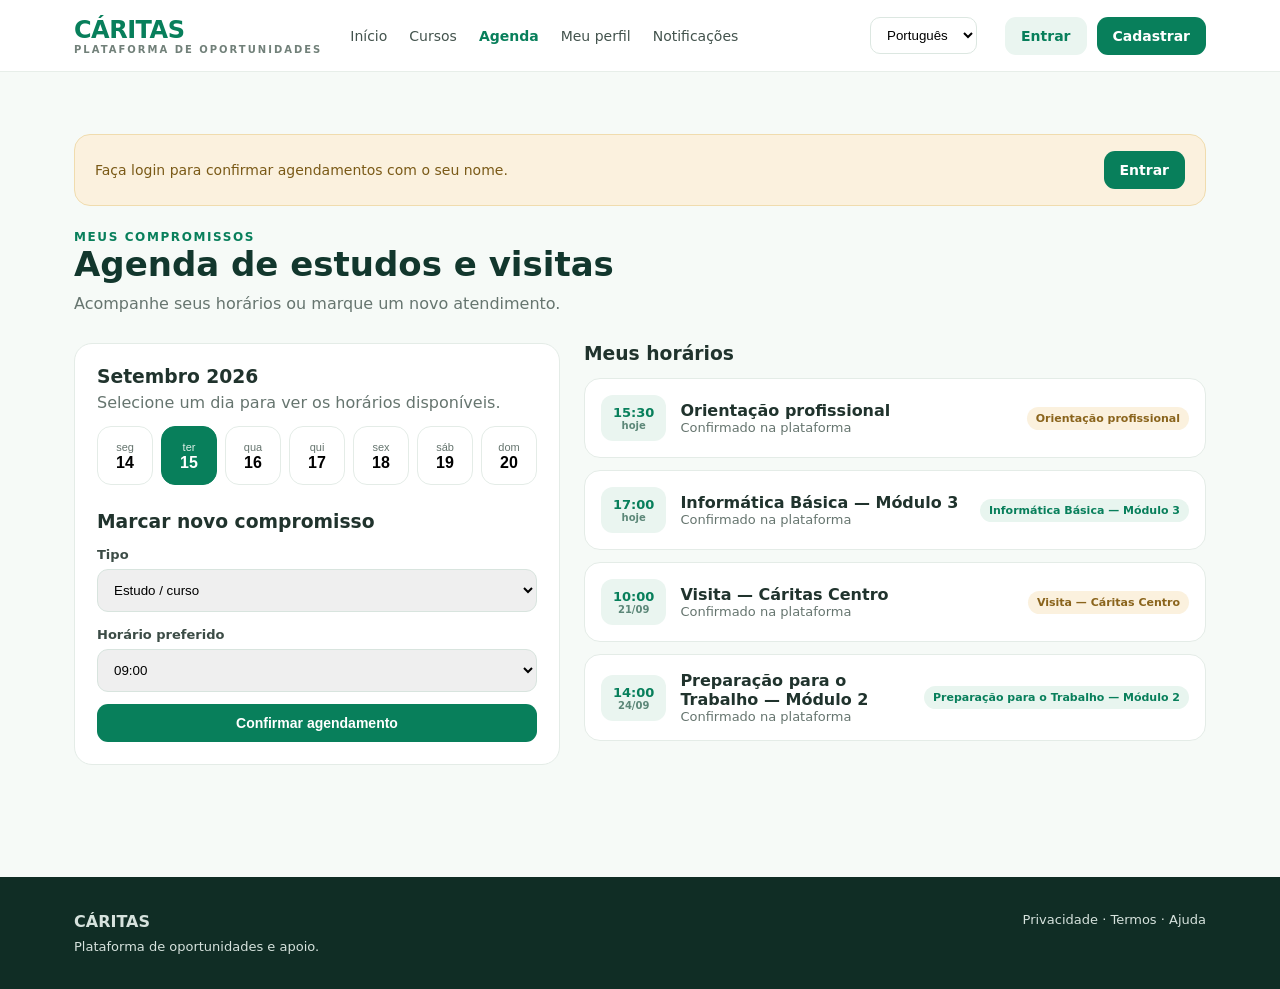
==== agenda.html @ b4ed92b6 "Add files via upload" ====
<!doctype html>
<html lang="pt-BR">
<head>
<meta charset="utf-8">
<meta name="viewport" content="width=device-width, initial-scale=1">
<title>Agenda — Cáritas</title>
<link rel="stylesheet" href="style.css">
</head>
<body>
<header><div class="nav">
<a class="brand" href="index.html">CÁRITAS<span>Plataforma de oportunidades</span></a>
<button class="menuToggle" id="menuToggle" aria-label="Abrir menu">☰</button>
<nav class="navlinks">
<a href="index.html" data-i18n="nav_inicio">Início</a>
<a href="cursos.html" data-i18n="nav_cursos">Cursos</a>
<a href="agenda.html" class="active" data-i18n="nav_agenda">Agenda</a>
<a href="perfil.html" data-i18n="nav_perfil">Meu perfil</a>
<a href="notificacoes.html" data-i18n="nav_notificacoes">Notificações</a>
</nav>
<select class="lang" id="langSelect" aria-label="Idioma">
<option value="pt">Português</option>
<option value="es">Español</option>
<option value="en">English</option>
<option value="fr">Français</option>
<option value="ar">العربية</option>
</select>
<div id="authSlot"></div>
</div></header>

<div class="section">
<div id="guestBanner" class="banner" style="display:none">
<span data-i18n="guest_banner_agenda">Faça login para confirmar agendamentos com o seu nome.</span>
<a class="btn primary" href="login.html" data-i18n="btn_entrar">Entrar</a>
</div>

<div class="eyebrow" data-i18n="agenda_eyebrow">Meus compromissos</div>
<h2 data-i18n="agenda_title">Agenda de estudos e visitas</h2>
<p class="sub" data-i18n="agenda_sub">Acompanhe seus horários ou marque um novo atendimento.</p>

<div class="agendagrid">
<div class="calendarcard">
<h3 style="margin:0 0 6px">Setembro 2026</h3>
<p class="sub" style="margin-bottom:0" data-i18n="agenda_hint">Selecione um dia para ver os horários disponíveis.</p>
<div class="daylist" id="dayList">
<button class="daybtn" data-dia="14/09"><span>seg</span><b>14</b></button>
<button class="daybtn active" data-dia="15/09"><span>ter</span><b>15</b></button>
<button class="daybtn" data-dia="16/09"><span>qua</span><b>16</b></button>
<button class="daybtn" data-dia="17/09"><span>qui</span><b>17</b></button>
<button class="daybtn" data-dia="18/09"><span>sex</span><b>18</b></button>
<button class="daybtn" data-dia="19/09"><span>sáb</span><b>19</b></button>
<button class="daybtn" data-dia="20/09"><span>dom</span><b>20</b></button>
</div>

<h3 style="margin:26px 0 12px" data-i18n="agenda_novo">Marcar novo compromisso</h3>
<form id="agendaForm">
<label style="font-size:13px;font-weight:700;color:#3c4c46" data-i18n="label_tipo">Tipo</label>
<select id="fTipo" style="width:100%;padding:12px;margin:6px 0 12px;border:1px solid #d8e4de;border-radius:11px">
<option>Estudo / curso</option>
<option>Atendimento</option>
<option>Visita</option>
</select>
<label style="font-size:13px;font-weight:700;color:#3c4c46" data-i18n="label_horario">Horário preferido</label>
<select id="fHora" style="width:100%;padding:12px;margin:6px 0 12px;border:1px solid #d8e4de;border-radius:11px">
<option>09:00</option><option>10:30</option><option>14:00</option><option>15:30</option><option>17:00</option>
</select>
<button class="btn primary block" type="submit" data-i18n="btn_confirmar_agendamento">Confirmar agendamento</button>
</form>
</div>

<div>
<h3 style="margin:0 0 14px" id="agendaListTitle" data-i18n="meus_horarios">Meus horários</h3>
<div id="agendaList"></div>
</div>
</div>
</div>

<footer class="footer"><div class="footerin"><div><b>CÁRITAS</b><div style="margin-top:8px;font-size:13px" data-i18n="footer_desc">Plataforma de oportunidades e apoio.</div></div><div style="font-size:13px" data-i18n="footer_links">Privacidade · Termos · Ajuda</div></div></footer>

<script src="app.js"></script>
<script>
const DEMO_AGENDA = [
  { tipo:'Orientação profissional', dia:'hoje', hora:'15:30', badge:'gold' },
  { tipo:'Informática Básica — Módulo 3', dia:'hoje', hora:'17:00', badge:'green' },
  { tipo:'Visita — Cáritas Centro', dia:'21/09', hora:'10:00', badge:'gold' },
  { tipo:'Preparação para o Trabalho — Módulo 2', dia:'24/09', hora:'14:00', badge:'green' }
];

let selectedDay = '15/09';
document.getElementById('guestBanner').style.display = CARITAS.getUser() ? 'none' : 'flex';

document.querySelectorAll('.daybtn').forEach(btn => {
  btn.addEventListener('click', () => {
    document.querySelectorAll('.daybtn').forEach(b => b.classList.remove('active'));
    btn.classList.add('active');
    selectedDay = btn.dataset.dia;
  });
});

function renderAgenda(){
  const appts = CARITAS.getAppointments();
  const items = appts.length ? appts.map(a => ({ tipo:a.tipo, dia:a.dia, hora:a.hora, badge: a.tipo === 'Visita' ? 'gold' : 'green' })) : DEMO_AGENDA;
  document.getElementById('agendaList').innerHTML = items.map(a =>
    '<div class="agendaitem"><div class="timepill">' + a.hora + '<span>' + a.dia + '</span></div><div style="flex:1"><b>' + a.tipo + '</b><div style="color:var(--muted);font-size:13px">Confirmado na plataforma</div></div><span class="badge ' + a.badge + '">' + a.tipo + '</span></div>'
  ).join('');
}
renderAgenda();

document.getElementById('agendaForm').addEventListener('submit', function(e){
  e.preventDefault();
  if(!CARITAS.requireLogin('agenda.html')) return;
  CARITAS.addAppointment({
    tipo: document.getElementById('fTipo').value,
    dia: selectedDay,
    hora: document.getElementById('fHora').value
  });
  renderAgenda();
  CARITAS.initHeader();
  alert('✔');
});
</script>
</body></html>
---- style.css ----
:root{--green:#087f5b;--dark:#12372d;--cream:#f6faf7;--gold:#e5ad45;--text:#20332d;--muted:#66756f;--white:#fff}
*{box-sizing:border-box}
body{margin:0;font-family:Inter,system-ui,-apple-system,BlinkMacSystemFont,"Segoe UI",sans-serif;color:var(--text);background:var(--cream)}
a{color:inherit}
header{background:#fff;border-bottom:1px solid #e7eee9;position:sticky;top:0;z-index:5}
.nav{max-width:1180px;margin:auto;padding:16px 24px;display:flex;align-items:center;gap:28px}
.brand{font-weight:800;color:var(--green);font-size:24px;letter-spacing:-.5px;text-decoration:none}
.brand span{display:block;font-size:10px;color:#718079;letter-spacing:2px;text-transform:uppercase}
.navlinks{display:flex;gap:22px;flex:1}
.navlinks a{text-decoration:none;color:#43534d;font-size:14px}
.navlinks a.active{color:var(--green);font-weight:700}
.lang{border:1px solid #dce7e1;border-radius:10px;padding:9px 12px;background:white}
.menuToggle{display:none;border:0;background:none;font-size:22px;cursor:pointer;color:var(--dark);padding:4px 6px}
.headicon{position:relative;text-decoration:none;font-size:18px;color:#43534d;display:inline-flex;align-items:center}
.badge-dot{display:none;position:absolute;top:-6px;right:-9px;background:#d64545;color:#fff;font-size:10px;font-weight:800;min-width:16px;height:16px;border-radius:99px;align-items:center;justify-content:center;padding:0 3px;line-height:1}
.userchip{display:flex;align-items:center;gap:8px;text-decoration:none;color:var(--text);font-weight:700;font-size:14px}
.userchip .uname{max-width:90px;overflow:hidden;text-overflow:ellipsis;white-space:nowrap}
#authSlot{display:flex;gap:10px;align-items:center;flex-shrink:0}
.btn{border:0;border-radius:11px;padding:11px 16px;font-weight:700;cursor:pointer;font-size:14px;text-decoration:none;display:inline-flex;align-items:center;justify-content:center;gap:6px}
.btn.primary{background:var(--green);color:white}
.btn.light{background:#eaf5f0;color:var(--green)}
.btn.ghost{background:transparent;color:#43534d;border:1px solid #dce7e1}
.btn.block{width:100%}
.btn[disabled]{opacity:.5;cursor:not-allowed}

.hero{max-width:1180px;margin:0 auto;padding:72px 24px 54px;display:grid;grid-template-columns:1.1fr .9fr;gap:55px;align-items:center}
.eyebrow{color:var(--green);font-weight:800;text-transform:uppercase;letter-spacing:1.6px;font-size:12px}
.hero h1{font-size:52px;line-height:1.05;margin:13px 0 18px;color:var(--dark);letter-spacing:-2px}
.hero p{font-size:18px;line-height:1.7;color:var(--muted);max-width:650px}
.actions{display:flex;gap:12px;margin-top:26px}
.visual{min-height:360px;border-radius:30px;background:linear-gradient(145deg,#dcefe7,#fff);position:relative;overflow:hidden;padding:30px;box-shadow:0 25px 70px #164c3c18}
.card{background:white;border:1px solid #e3eee8;border-radius:18px;padding:18px;box-shadow:0 15px 40px #164c3c10}
.card.main{position:absolute;right:28px;top:45px;width:76%}
.card.small{position:absolute;left:25px;bottom:35px;width:55%}
.avatar{width:45px;height:45px;border-radius:50%;background:#c9dfd5;display:inline-flex;align-items:center;justify-content:center;font-weight:800;color:var(--green);flex-shrink:0}
.avatar.lg{width:76px;height:76px;font-size:22px}

.section{max-width:1180px;margin:auto;padding:62px 24px}
.section.tight{padding-top:36px}
.section h2{font-size:34px;color:var(--dark);margin:0 0 10px}
.sub{color:var(--muted);margin:0 0 30px}
.grid{display:grid;grid-template-columns:repeat(3,1fr);gap:18px}
.feature{background:white;border:1px solid #e4ece7;border-radius:18px;padding:25px}
.icon{font-size:27px}
.feature h3{margin:15px 0 8px}
.feature p{color:var(--muted);line-height:1.6}

.courses{display:grid;grid-template-columns:repeat(3,1fr);gap:18px}
.course{background:white;border-radius:18px;border:1px solid #e2ebe6;overflow:hidden;text-decoration:none;color:inherit;display:block}
.cover{height:120px;background:linear-gradient(135deg,#0c8c66,#71b89e)}
.coursebody{padding:20px}
.tag{display:inline-block;background:#e8f5ef;color:var(--green);border-radius:99px;padding:6px 9px;font-size:11px;font-weight:800}
.course h3{margin:12px 0 7px}
.course p{color:var(--muted);font-size:14px;line-height:1.5}
.row{display:flex;justify-content:space-between;align-items:center}
.price{font-weight:800;color:var(--dark)}

.cta{background:var(--dark);color:white;border-radius:26px;padding:44px;margin-top:30px;display:flex;justify-content:space-between;align-items:center;gap:30px}
.cta p{color:#c9d9d2}
.footer{background:#102d25;color:#d6e2dd;margin-top:50px}
.footerin{max-width:1180px;margin:auto;padding:35px 24px;display:flex;justify-content:space-between;gap:20px}

.modal{display:none;position:fixed;inset:0;background:#102d2566;z-index:10;align-items:center;justify-content:center;padding:20px}
.modalbox{background:#fff;border-radius:22px;max-width:520px;width:100%;padding:28px}
.modalbox input,.modalbox textarea,.modalbox select{width:100%;padding:12px;margin:7px 0 12px;border:1px solid #d8e4de;border-radius:10px;font-family:inherit;font-size:14px}
.close{float:right;border:0;background:none;font-size:24px;cursor:pointer}

/* ---- páginas internas ---- */
.breadcrumb{max-width:1180px;margin:auto;padding:20px 24px 0;font-size:13px;color:var(--muted)}
.breadcrumb a{color:var(--muted);text-decoration:none}
.breadcrumb a:hover{color:var(--green)}

.authwrap{min-height:calc(100vh - 140px);display:flex;align-items:center;justify-content:center;padding:50px 24px}
.authbox{background:#fff;border:1px solid #e4ece7;border-radius:24px;padding:38px;width:100%;max-width:440px;box-shadow:0 20px 60px #164c3c14}
.authbox h1{font-size:26px;color:var(--dark);margin:0 0 6px;letter-spacing:-.5px}
.authbox .sub{margin-bottom:24px;font-size:14px}
.authbox label{font-size:13px;font-weight:700;color:#3c4c46;display:block;margin-top:14px}
.authbox input,.authbox select,.authbox textarea{width:100%;padding:12px 13px;margin-top:6px;border:1px solid #d8e4de;border-radius:11px;font-family:inherit;font-size:14px}
.authbox .row2{display:grid;grid-template-columns:1fr 1fr;gap:12px}
.authfoot{text-align:center;margin-top:18px;font-size:13px;color:var(--muted)}
.divider{display:flex;align-items:center;gap:12px;color:#a3b3ac;font-size:12px;margin:20px 0}
.divider::before,.divider::after{content:"";flex:1;height:1px;background:#e4ece7}
.checkline{display:flex;align-items:flex-start;gap:8px;margin-top:16px;font-size:13px;color:var(--muted)}
.checkline input{width:auto;margin:2px 0 0}

.formcard{background:#fff;border:1px solid #e4ece7;border-radius:22px;padding:32px;max-width:760px;margin:0 auto}
.formcard h1{font-size:28px;color:var(--dark);margin:0 0 6px}
.progressbar{height:8px;background:#e8f0ec;border-radius:99px;overflow:hidden;margin:18px 0 28px}
.progressbar > div{height:100%;background:var(--green);border-radius:99px}
.formcard label{font-size:13px;font-weight:700;color:#3c4c46;display:block;margin-top:14px}
.formcard input,.formcard select,.formcard textarea{width:100%;padding:12px 13px;margin-top:6px;border:1px solid #d8e4de;border-radius:11px;font-family:inherit;font-size:14px}
.formcard .row2{display:grid;grid-template-columns:1fr 1fr;gap:12px}
.formcard .row3{display:grid;grid-template-columns:1fr 1fr 1fr;gap:12px}
.uploadbox{border:2px dashed #d8e4de;border-radius:14px;padding:24px;text-align:center;color:var(--muted);font-size:13px;margin-top:8px}
.stepline{display:flex;gap:8px;margin-top:20px}
.stepline span{flex:1;height:4px;border-radius:99px;background:#e8f0ec}
.stepline span.on{background:var(--green)}

.profilehead{background:linear-gradient(145deg,#dcefe7,#fff);border-radius:26px;padding:34px;display:flex;gap:22px;align-items:center;box-shadow:0 15px 40px #164c3c10}
.profilehead .info h1{margin:0 0 4px;font-size:26px;color:var(--dark)}
.profilehead .info p{margin:0;color:var(--muted);font-size:14px}
.statgrid{display:grid;grid-template-columns:repeat(4,1fr);gap:16px;margin-top:24px}
.stat{background:#fff;border:1px solid #e4ece7;border-radius:16px;padding:18px}
.stat b{display:block;font-size:24px;color:var(--dark)}
.stat span{font-size:13px;color:var(--muted)}
.twocol{display:grid;grid-template-columns:1.4fr .9fr;gap:22px;margin-top:30px}
.listcard{background:#fff;border:1px solid #e4ece7;border-radius:18px;padding:22px}
.listcard h3{margin:0 0 16px}
.litem{display:flex;justify-content:space-between;align-items:center;padding:13px 0;border-top:1px solid #eef3f0}
.litem:first-of-type{border-top:0}
.badge{font-size:11px;font-weight:800;padding:5px 9px;border-radius:99px}
.badge.green{background:#e8f5ef;color:var(--green)}
.badge.gold{background:#fbf1de;color:#8a641c}
.badge.gray{background:#eef2f0;color:var(--muted)}

.filterbar{display:flex;gap:10px;flex-wrap:wrap;margin-bottom:26px}
.chip{border:1px solid #dce7e1;background:#fff;border-radius:99px;padding:9px 16px;font-size:13px;font-weight:600;color:#43534d;cursor:pointer}
.chip.active{background:var(--green);color:#fff;border-color:var(--green)}
.searchbox{flex:1;min-width:200px;border:1px solid #dce7e1;border-radius:99px;padding:9px 16px;font-size:14px}

.coursehero{background:linear-gradient(135deg,#0c8c66,#71b89e);border-radius:24px;min-height:200px;display:flex;align-items:flex-end;padding:26px}
.coursehero span{background:rgba(255,255,255,.2);color:#fff;border-radius:99px;padding:6px 12px;font-size:12px;font-weight:800}
.detailgrid{display:grid;grid-template-columns:1.5fr .9fr;gap:26px;margin-top:26px}
.infobox{background:#fff;border:1px solid #e4ece7;border-radius:18px;padding:24px;position:sticky;top:90px}
.infobox .price{font-size:28px;display:block;margin-bottom:14px}
.infoline{display:flex;justify-content:space-between;padding:10px 0;border-top:1px solid #eef3f0;font-size:14px}
.infoline:first-child{border-top:0}

.agendagrid{display:grid;grid-template-columns:1fr 1.3fr;gap:24px;margin-top:26px}
.calendarcard{background:#fff;border:1px solid #e4ece7;border-radius:18px;padding:22px}
.daylist{display:flex;gap:8px;overflow:auto;margin-top:14px}
.daybtn{flex-shrink:0;width:56px;text-align:center;padding:12px 8px;border-radius:14px;border:1px solid #e4ece7;background:#fff;cursor:pointer}
.daybtn b{display:block;font-size:16px}
.daybtn span{font-size:11px;color:var(--muted)}
.daybtn.active{background:var(--green);border-color:var(--green);color:#fff}
.daybtn.active span{color:#dff0e8}
.agendaitem{display:flex;gap:14px;background:#fff;border:1px solid #e4ece7;border-radius:16px;padding:16px;align-items:center;margin-bottom:12px}
.timepill{background:#eaf5f0;color:var(--green);border-radius:12px;padding:10px 12px;text-align:center;font-weight:800;font-size:13px;min-width:64px}
.timepill span{display:block;font-size:10px;font-weight:600;color:#5c8778}

.notifitem{display:flex;gap:14px;background:#fff;border:1px solid #e4ece7;border-radius:16px;padding:18px;margin-bottom:12px;align-items:flex-start}
.notifitem.unread{border-color:#bfe3d2;background:#f3fbf7}
.notifdot{width:9px;height:9px;border-radius:99px;background:var(--green);margin-top:7px;flex-shrink:0}
.notifitem.unread .notifdot{display:block}
.notifitem:not(.unread) .notifdot{visibility:hidden}
.notifitem b{display:block;margin-bottom:3px}
.notifitem p{margin:0;color:var(--muted);font-size:14px;line-height:1.5}
.notifitem .notifdate{font-size:12px;color:#93a29b;white-space:nowrap}
.emptystate{text-align:center;padding:50px 20px;color:var(--muted)}
.banner{display:flex;justify-content:space-between;align-items:center;gap:16px;background:#fbf1de;border:1px solid #f0dcae;color:#7a5a17;border-radius:16px;padding:16px 20px;margin-bottom:24px;font-size:14px}
.banner a{color:#7a5a17;font-weight:800}

@media(max-width:800px){
.hero{grid-template-columns:1fr}.grid,.courses{grid-template-columns:1fr}.hero h1{font-size:40px}.cta,.footerin{flex-direction:column}.visual{min-height:300px}
.statgrid{grid-template-columns:repeat(2,1fr)}.twocol{grid-template-columns:1fr}.detailgrid{grid-template-columns:1fr}.infobox{position:static}.agendagrid{grid-template-columns:1fr}.formcard .row2,.formcard .row3,.authbox .row2{grid-template-columns:1fr}.profilehead{flex-direction:column;text-align:center}
.nav{flex-wrap:wrap;position:relative;padding:14px 20px}
.menuToggle{display:block;order:2;margin-left:auto}
.lang{order:4;flex-shrink:0}
#authSlot{order:5}
.navlinks{display:none;order:6;width:100%;flex-direction:column;gap:4px;padding-top:14px;margin-top:14px;border-top:1px solid #eef3f0}
.navlinks.open{display:flex}
.navlinks a{padding:10px 4px}
.userchip .uname{max-width:70px}
}
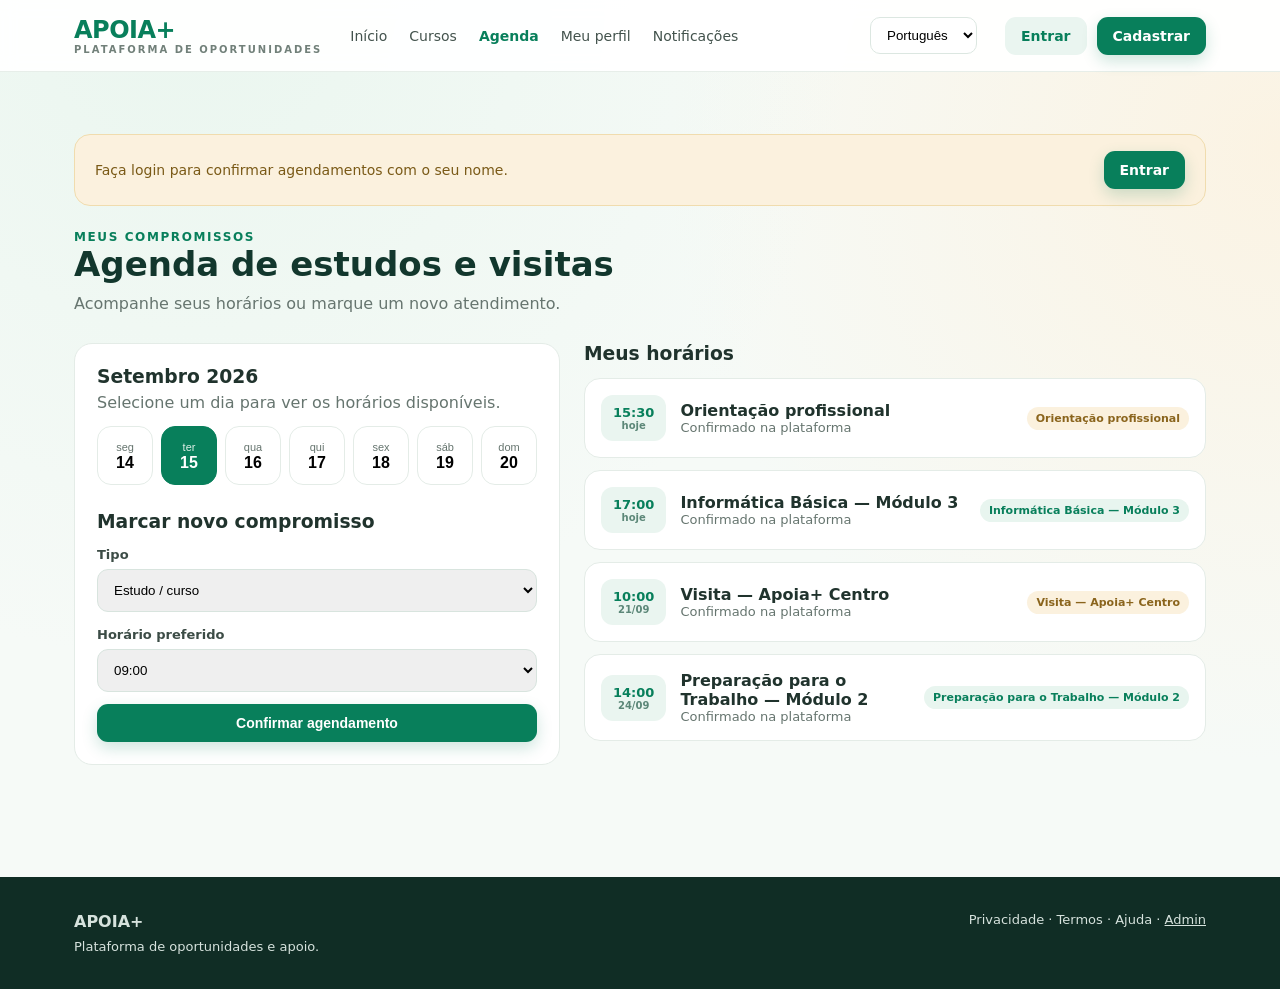
==== commit f3aefab9: "Add files via upload" ====
--- a/agenda.html
+++ b/agenda.html
@@ -3,12 +3,12 @@
 <head>
 <meta charset="utf-8">
 <meta name="viewport" content="width=device-width, initial-scale=1">
-<title>Agenda — Cáritas</title>
+<title>Agenda — Apoia+</title>
 <link rel="stylesheet" href="style.css">
 </head>
 <body>
 <header><div class="nav">
-<a class="brand" href="index.html">CÁRITAS<span>Plataforma de oportunidades</span></a>
+<a class="brand" href="index.html">APOIA+<span>Plataforma de oportunidades</span></a>
 <button class="menuToggle" id="menuToggle" aria-label="Abrir menu">☰</button>
 <nav class="navlinks">
 <a href="index.html" data-i18n="nav_inicio">Início</a>
@@ -74,14 +74,14 @@
 </div>
 </div>
 
-<footer class="footer"><div class="footerin"><div><b>CÁRITAS</b><div style="margin-top:8px;font-size:13px" data-i18n="footer_desc">Plataforma de oportunidades e apoio.</div></div><div style="font-size:13px" data-i18n="footer_links">Privacidade · Termos · Ajuda</div></div></footer>
+<footer class="footer"><div class="footerin"><div><b>APOIA+</b><div style="margin-top:8px;font-size:13px" data-i18n="footer_desc">Plataforma de oportunidades e apoio.</div></div><div style="font-size:13px"><span data-i18n="footer_links">Privacidade · Termos · Ajuda</span> · <a href="admin.html" style="color:inherit;text-decoration:underline">Admin</a></div></div></footer>
 
 <script src="app.js"></script>
 <script>
 const DEMO_AGENDA = [
   { tipo:'Orientação profissional', dia:'hoje', hora:'15:30', badge:'gold' },
   { tipo:'Informática Básica — Módulo 3', dia:'hoje', hora:'17:00', badge:'green' },
-  { tipo:'Visita — Cáritas Centro', dia:'21/09', hora:'10:00', badge:'gold' },
+  { tipo:'Visita — Apoia+ Centro', dia:'21/09', hora:'10:00', badge:'gold' },
   { tipo:'Preparação para o Trabalho — Módulo 2', dia:'24/09', hora:'14:00', badge:'green' }
 ];
 
--- a/style.css
+++ b/style.css
@@ -1,8 +1,8 @@
 :root{--green:#087f5b;--dark:#12372d;--cream:#f6faf7;--gold:#e5ad45;--text:#20332d;--muted:#66756f;--white:#fff}
 *{box-sizing:border-box}
-body{margin:0;font-family:Inter,system-ui,-apple-system,BlinkMacSystemFont,"Segoe UI",sans-serif;color:var(--text);background:var(--cream)}
+body{margin:0;font-family:Inter,system-ui,-apple-system,BlinkMacSystemFont,"Segoe UI",sans-serif;color:var(--text);background:var(--cream);background-image:radial-gradient(circle at 15% 0%,#eaf6ef 0%,transparent 45%),radial-gradient(circle at 100% 15%,#fbf3e3 0%,transparent 40%)}
 a{color:inherit}
-header{background:#fff;border-bottom:1px solid #e7eee9;position:sticky;top:0;z-index:5}
+header{background:#ffffffee;backdrop-filter:blur(8px);border-bottom:1px solid #e7eee9;position:sticky;top:0;z-index:5}
 .nav{max-width:1180px;margin:auto;padding:16px 24px;display:flex;align-items:center;gap:28px}
 .brand{font-weight:800;color:var(--green);font-size:24px;letter-spacing:-.5px;text-decoration:none}
 .brand span{display:block;font-size:10px;color:#718079;letter-spacing:2px;text-transform:uppercase}
@@ -16,16 +16,20 @@
 .userchip{display:flex;align-items:center;gap:8px;text-decoration:none;color:var(--text);font-weight:700;font-size:14px}
 .userchip .uname{max-width:90px;overflow:hidden;text-overflow:ellipsis;white-space:nowrap}
 #authSlot{display:flex;gap:10px;align-items:center;flex-shrink:0}
-.btn{border:0;border-radius:11px;padding:11px 16px;font-weight:700;cursor:pointer;font-size:14px;text-decoration:none;display:inline-flex;align-items:center;justify-content:center;gap:6px}
-.btn.primary{background:var(--green);color:white}
+.btn{border:0;border-radius:11px;padding:11px 16px;font-weight:700;cursor:pointer;font-size:14px;text-decoration:none;display:inline-flex;align-items:center;justify-content:center;gap:6px;transition:transform .15s ease,box-shadow .15s ease,background-color .15s ease,opacity .15s ease}
+.btn.primary{background:var(--green);color:white;box-shadow:0 6px 16px #087f5b33}
+.btn.primary:hover{background:#0a9668;box-shadow:0 10px 22px #087f5b40;transform:translateY(-1px)}
+.btn.primary:active{transform:translateY(0);box-shadow:0 4px 10px #087f5b33}
 .btn.light{background:#eaf5f0;color:var(--green)}
+.btn.light:hover{background:#dcf0e6;transform:translateY(-1px)}
 .btn.ghost{background:transparent;color:#43534d;border:1px solid #dce7e1}
+.btn.ghost:hover{background:#f4f8f6;border-color:#c9d8d1}
 .btn.block{width:100%}
-.btn[disabled]{opacity:.5;cursor:not-allowed}
+.btn[disabled]{opacity:.5;cursor:not-allowed;transform:none;box-shadow:none}
 
 .hero{max-width:1180px;margin:0 auto;padding:72px 24px 54px;display:grid;grid-template-columns:1.1fr .9fr;gap:55px;align-items:center}
 .eyebrow{color:var(--green);font-weight:800;text-transform:uppercase;letter-spacing:1.6px;font-size:12px}
-.hero h1{font-size:52px;line-height:1.05;margin:13px 0 18px;color:var(--dark);letter-spacing:-2px}
+.hero h1{font-size:52px;line-height:1.05;margin:13px 0 18px;color:var(--dark);letter-spacing:-2px;font-weight:800}
 .hero p{font-size:18px;line-height:1.7;color:var(--muted);max-width:650px}
 .actions{display:flex;gap:12px;margin-top:26px}
 .visual{min-height:360px;border-radius:30px;background:linear-gradient(145deg,#dcefe7,#fff);position:relative;overflow:hidden;padding:30px;box-shadow:0 25px 70px #164c3c18}
@@ -40,14 +44,17 @@
 .section h2{font-size:34px;color:var(--dark);margin:0 0 10px}
 .sub{color:var(--muted);margin:0 0 30px}
 .grid{display:grid;grid-template-columns:repeat(3,1fr);gap:18px}
-.feature{background:white;border:1px solid #e4ece7;border-radius:18px;padding:25px}
+.feature{background:white;border:1px solid #e4ece7;border-radius:18px;padding:25px;transition:transform .18s ease,box-shadow .18s ease,border-color .18s ease}
+.feature:hover{transform:translateY(-3px);box-shadow:0 16px 32px #164c3c14;border-color:#d7e6de}
 .icon{font-size:27px}
-.feature h3{margin:15px 0 8px}
+.feature h3{margin:15px 0 8px;letter-spacing:-.2px}
 .feature p{color:var(--muted);line-height:1.6}
 
 .courses{display:grid;grid-template-columns:repeat(3,1fr);gap:18px}
-.course{background:white;border-radius:18px;border:1px solid #e2ebe6;overflow:hidden;text-decoration:none;color:inherit;display:block}
-.cover{height:120px;background:linear-gradient(135deg,#0c8c66,#71b89e)}
+.course{background:white;border-radius:18px;border:1px solid #e2ebe6;overflow:hidden;text-decoration:none;color:inherit;display:block;transition:transform .18s ease,box-shadow .18s ease}
+.course:hover{transform:translateY(-4px);box-shadow:0 18px 36px #164c3c18}
+.cover{height:120px;background:linear-gradient(135deg,#0c8c66,#71b89e);position:relative;overflow:hidden}
+.cover::after{content:"";position:absolute;inset:0;background:linear-gradient(180deg,transparent 40%,#00000014)}
 .coursebody{padding:20px}
 .tag{display:inline-block;background:#e8f5ef;color:var(--green);border-radius:99px;padding:6px 9px;font-size:11px;font-weight:800}
 .course h3{margin:12px 0 7px}
@@ -100,8 +107,9 @@
 .profilehead .info h1{margin:0 0 4px;font-size:26px;color:var(--dark)}
 .profilehead .info p{margin:0;color:var(--muted);font-size:14px}
 .statgrid{display:grid;grid-template-columns:repeat(4,1fr);gap:16px;margin-top:24px}
-.stat{background:#fff;border:1px solid #e4ece7;border-radius:16px;padding:18px}
-.stat b{display:block;font-size:24px;color:var(--dark)}
+.stat{background:#fff;border:1px solid #e4ece7;border-radius:16px;padding:18px;transition:transform .18s ease,box-shadow .18s ease}
+.stat:hover{transform:translateY(-2px);box-shadow:0 12px 24px #164c3c12}
+.stat b{display:block;font-size:26px;color:var(--dark);letter-spacing:-.5px}
 .stat span{font-size:13px;color:var(--muted)}
 .twocol{display:grid;grid-template-columns:1.4fr .9fr;gap:22px;margin-top:30px}
 .listcard{background:#fff;border:1px solid #e4ece7;border-radius:18px;padding:22px}
@@ -114,8 +122,10 @@
 .badge.gray{background:#eef2f0;color:var(--muted)}
 
 .filterbar{display:flex;gap:10px;flex-wrap:wrap;margin-bottom:26px}
-.chip{border:1px solid #dce7e1;background:#fff;border-radius:99px;padding:9px 16px;font-size:13px;font-weight:600;color:#43534d;cursor:pointer}
+.chip{border:1px solid #dce7e1;background:#fff;border-radius:99px;padding:9px 16px;font-size:13px;font-weight:600;color:#43534d;cursor:pointer;transition:all .15s ease}
+.chip:hover{border-color:#b9cec3;background:#f4f8f6}
 .chip.active{background:var(--green);color:#fff;border-color:var(--green)}
+.chip.active:hover{background:#0a9668}
 .searchbox{flex:1;min-width:200px;border:1px solid #dce7e1;border-radius:99px;padding:9px 16px;font-size:14px}
 
 .coursehero{background:linear-gradient(135deg,#0c8c66,#71b89e);border-radius:24px;min-height:200px;display:flex;align-items:flex-end;padding:26px}
@@ -129,7 +139,8 @@
 .agendagrid{display:grid;grid-template-columns:1fr 1.3fr;gap:24px;margin-top:26px}
 .calendarcard{background:#fff;border:1px solid #e4ece7;border-radius:18px;padding:22px}
 .daylist{display:flex;gap:8px;overflow:auto;margin-top:14px}
-.daybtn{flex-shrink:0;width:56px;text-align:center;padding:12px 8px;border-radius:14px;border:1px solid #e4ece7;background:#fff;cursor:pointer}
+.daybtn{flex-shrink:0;width:56px;text-align:center;padding:12px 8px;border-radius:14px;border:1px solid #e4ece7;background:#fff;cursor:pointer;transition:all .15s ease}
+.daybtn:hover{border-color:#b9cec3}
 .daybtn b{display:block;font-size:16px}
 .daybtn span{font-size:11px;color:var(--muted)}
 .daybtn.active{background:var(--green);border-color:var(--green);color:#fff}
